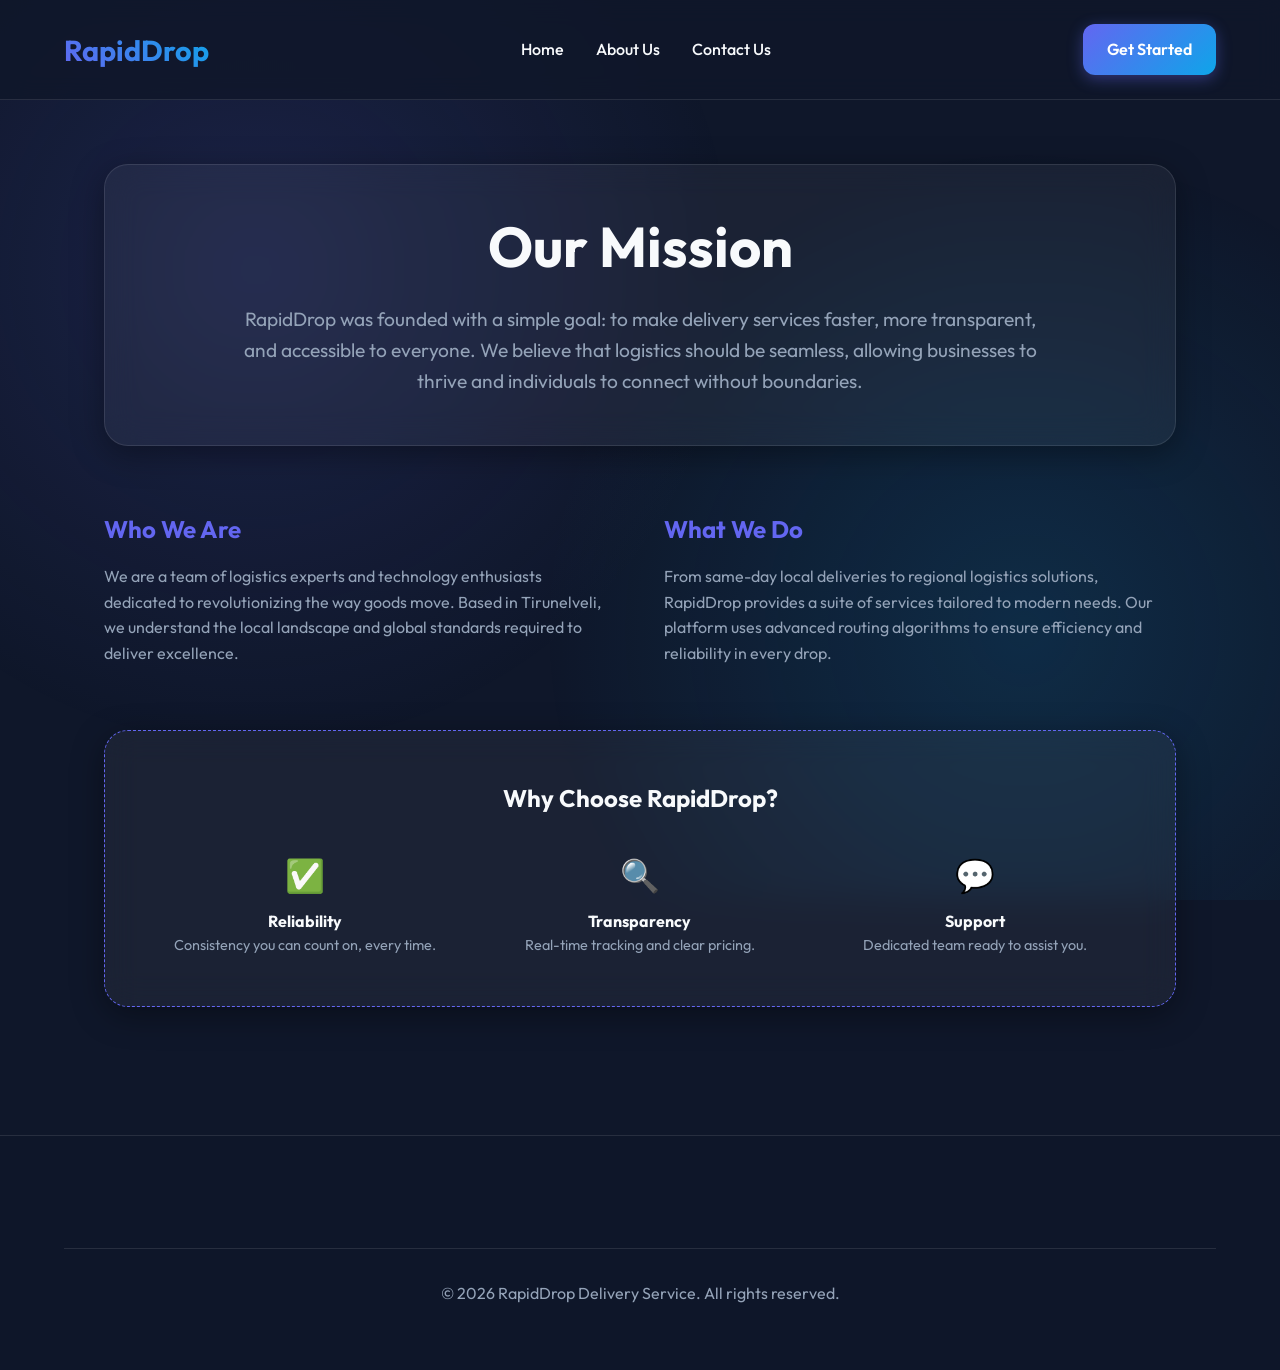
==== about.html @ e4d5ed43 "Initial commit" ====
<!DOCTYPE html>
<html lang="en">
<head>
    <meta charset="UTF-8">
    <meta name="viewport" content="width=device-width, initial-scale=1.0">
    <title>About Us | RapidDrop</title>
    <link rel="stylesheet" href="style.css">
</head>
<body>
    <nav>
        <a href="index.html" class="logo">RapidDrop</a>
        <div class="nav-links">
            <a href="index.html">Home</a>
            <a href="about.html">About Us</a>
            <a href="contact.html">Contact Us</a>
        </div>
        <a href="contact.html" class="btn btn-primary">Get Started</a>
    </nav>

    <main class="container">
        <div class="glass-card" style="text-align: center; margin-bottom: 4rem;">
            <h1 style="margin-bottom: 1.5rem;">Our Mission</h1>
            <p style="font-size: 1.2rem; color: var(--text-muted); max-width: 800px; margin: 0 auto;">RapidDrop was founded with a simple goal: to make delivery services faster, more transparent, and accessible to everyone. We believe that logistics should be seamless, allowing businesses to thrive and individuals to connect without boundaries.</p>
        </div>

        <div style="display: grid; grid-template-columns: repeat(auto-fit, minmax(300px, 1fr)); gap: 3rem; margin-top: 4rem;">
            <div>
                <h2 style="color: var(--primary); margin-bottom: 1rem;">Who We Are</h2>
                <p style="color: var(--text-muted);">We are a team of logistics experts and technology enthusiasts dedicated to revolutionizing the way goods move. Based in Tirunelveli, we understand the local landscape and global standards required to deliver excellence.</p>
            </div>
            <div>
                <h2 style="color: var(--primary); margin-bottom: 1rem;">What We Do</h2>
                <p style="color: var(--text-muted);">From same-day local deliveries to regional logistics solutions, RapidDrop provides a suite of services tailored to modern needs. Our platform uses advanced routing algorithms to ensure efficiency and reliability in every drop.</p>
            </div>
        </div>

        <div class="glass-card" style="margin-top: 4rem; text-align: center; border: 1px dashed var(--primary);">
            <h2 style="margin-bottom: 1rem;">Why Choose RapidDrop?</h2>
            <div style="display: flex; flex-wrap: wrap; justify-content: center; gap: 2rem; margin-top: 2rem;">
                <div style="flex: 1; min-width: 200px;">
                    <div style="font-size: 2rem; margin-bottom: 0.5rem;">✅</div>
                    <h4>Reliability</h4>
                    <p style="font-size: 0.9rem; color: var(--text-muted);">Consistency you can count on, every time.</p>
                </div>
                <div style="flex: 1; min-width: 200px;">
                    <div style="font-size: 2rem; margin-bottom: 0.5rem;">🔍</div>
                    <h4>Transparency</h4>
                    <p style="font-size: 0.9rem; color: var(--text-muted);">Real-time tracking and clear pricing.</p>
                </div>
                <div style="flex: 1; min-width: 200px;">
                    <div style="font-size: 2rem; margin-bottom: 0.5rem;">💬</div>
                    <h4>Support</h4>
                    <p style="font-size: 0.9rem; color: var(--text-muted);">Dedicated team ready to assist you.</p>
                </div>
            </div>
        </div>
    </main>

    <footer class="footer">
        <div class="footer-bottom">
            <p>&copy; 2026 RapidDrop Delivery Service. All rights reserved.</p>
        </div>
    </footer>
</body>
</html>
---- style.css ----
@import url('https://fonts.googleapis.com/css2?family=Outfit:wght@300;400;600;700&display=swap');

:root {
    --primary: #6366f1;
    --primary-hover: #4f46e5;
    --secondary: #0ea5e9;
    --background: #0f172a;
    --surface: rgba(30, 41, 59, 0.7);
    --text: #f8fafc;
    --text-muted: #94a3b8;
    --glass: rgba(255, 255, 255, 0.05);
    --glass-border: rgba(255, 255, 255, 0.1);
    --accent: #f43f5e;
    --success: #10b981;
    --card-shadow: 0 8px 32px 0 rgba(0, 0, 0, 0.37);
}

* {
    margin: 0;
    padding: 0;
    box-sizing: border-box;
}

body {
    font-family: 'Outfit', sans-serif;
    background-color: var(--background);
    color: var(--text);
    line-height: 1.6;
    overflow-x: hidden;
    min-height: 100vh;
}

/* Glassmorphism background */
body::before {
    content: "";
    position: fixed;
    top: 0;
    left: 0;
    width: 100%;
    height: 100%;
    background: 
        radial-gradient(circle at 20% 30%, rgba(99, 102, 241, 0.15) 0%, transparent 40%),
        radial-gradient(circle at 80% 70%, rgba(14, 165, 233, 0.15) 0%, transparent 40%);
    z-index: -1;
}

nav {
    position: sticky;
    top: 0;
    width: 100%;
    padding: 1.5rem 5%;
    display: flex;
    justify-content: space-between;
    align-items: center;
    background: rgba(15, 23, 42, 0.8);
    backdrop-filter: blur(12px);
    -webkit-backdrop-filter: blur(12px);
    border-bottom: 1px solid var(--glass-border);
    z-index: 1000;
}

.logo {
    font-size: 1.8rem;
    font-weight: 700;
    background: linear-gradient(45deg, var(--primary), var(--secondary));
    -webkit-background-clip: text;
    -webkit-text-fill-color: transparent;
    text-decoration: none;
}

.nav-links {
    display: flex;
    gap: 2rem;
}

.nav-links a {
    color: var(--text);
    text-decoration: none;
    font-weight: 500;
    transition: color 0.3s ease;
}

.nav-links a:hover {
    color: var(--primary);
}

.btn {
    padding: 0.8rem 1.5rem;
    border-radius: 12px;
    font-weight: 600;
    cursor: pointer;
    transition: all 0.3s ease;
    text-decoration: none;
    display: inline-block;
}

.btn-primary {
    background: linear-gradient(135deg, var(--primary), var(--secondary));
    color: white;
    border: none;
    box-shadow: 0 4px 15px rgba(99, 102, 241, 0.4);
}

.btn-primary:hover {
    transform: translateY(-2px);
    box-shadow: 0 6px 20px rgba(99, 102, 241, 0.6);
}

.container {
    max-width: 1200px;
    margin: 0 auto;
    padding: 4rem 5%;
}

.glass-card {
    background: var(--glass);
    backdrop-filter: blur(16px);
    -webkit-backdrop-filter: blur(16px);
    border: 1px solid var(--glass-border);
    border-radius: 24px;
    padding: 3rem;
    box-shadow: var(--card-shadow);
}

h1 {
    font-size: 3.5rem;
    margin-bottom: 1.5rem;
    line-height: 1.2;
}

.footer {
    background: rgba(15, 23, 42, 0.95);
    padding: 4rem 5%;
    border-top: 1px solid var(--glass-border);
    margin-top: 4rem;
}

.footer-content {
    max-width: 1200px;
    margin: 0 auto;
    display: grid;
    grid-template-columns: repeat(auto-fit, minmax(200px, 1fr));
    gap: 3rem;
}

.footer-section h3 {
    margin-bottom: 1.5rem;
    color: var(--primary);
}

.footer-section ul {
    list-style: none;
}

.footer-section ul li {
    margin-bottom: 0.8rem;
}

.footer-section a {
    color: var(--text-muted);
    text-decoration: none;
    transition: color 0.3s ease;
}

.footer-section a:hover {
    color: var(--text);
}

.footer-bottom {
    text-align: center;
    margin-top: 3rem;
    padding-top: 2rem;
    border-top: 1px solid var(--glass-border);
    color: var(--text-muted);
}

.legal-content {
    max-width: 800px;
    margin: 0 auto;
}

.legal-content h2 {
    margin: 2rem 0 1rem;
    color: var(--primary);
}

.legal-content p, .legal-content ul {
    margin-bottom: 1.2rem;
    color: var(--text-muted);
}

@media (max-width: 768px) {
    h1 {
        font-size: 2.5rem;
    }
    .nav-links {
        display: none;
    }
}
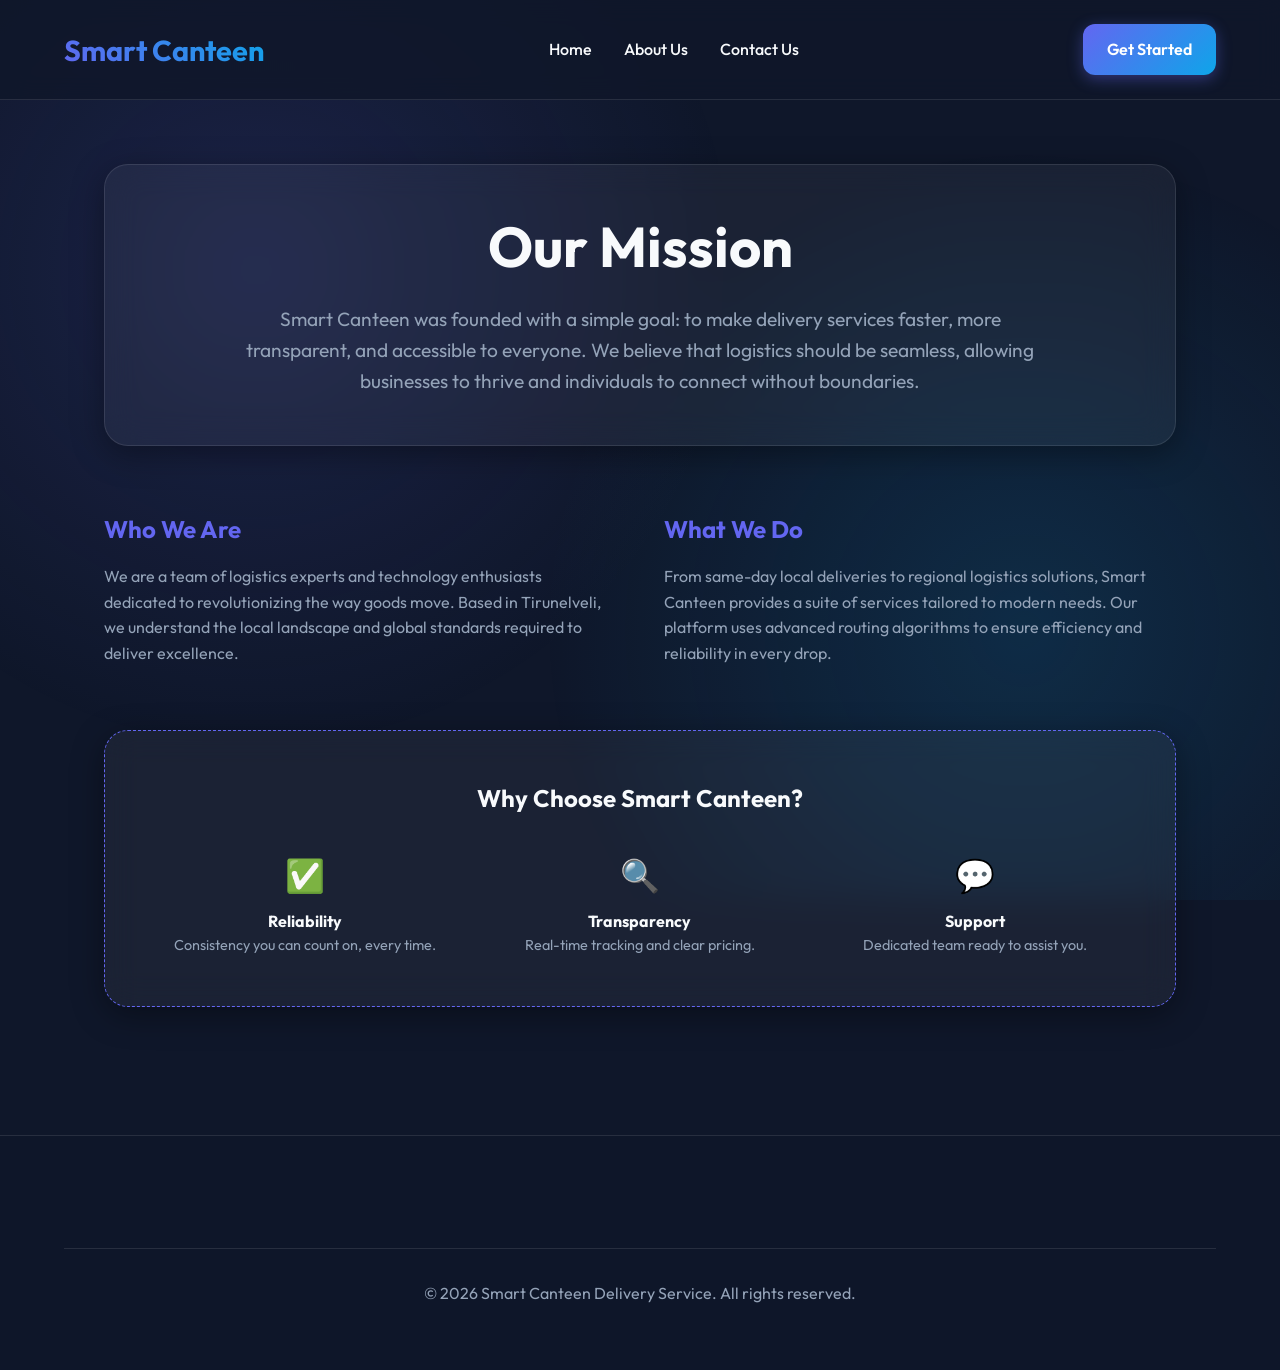
==== commit 4f6a653e: "name cndha" ====
--- a/about.html
+++ b/about.html
@@ -3,12 +3,12 @@
 <head>
     <meta charset="UTF-8">
     <meta name="viewport" content="width=device-width, initial-scale=1.0">
-    <title>About Us | RapidDrop</title>
+    <title>About Us | Smart Canteen</title>
     <link rel="stylesheet" href="style.css">
 </head>
 <body>
     <nav>
-        <a href="index.html" class="logo">RapidDrop</a>
+        <a href="index.html" class="logo">Smart Canteen</a>
         <div class="nav-links">
             <a href="index.html">Home</a>
             <a href="about.html">About Us</a>
@@ -20,7 +20,7 @@
     <main class="container">
         <div class="glass-card" style="text-align: center; margin-bottom: 4rem;">
             <h1 style="margin-bottom: 1.5rem;">Our Mission</h1>
-            <p style="font-size: 1.2rem; color: var(--text-muted); max-width: 800px; margin: 0 auto;">RapidDrop was founded with a simple goal: to make delivery services faster, more transparent, and accessible to everyone. We believe that logistics should be seamless, allowing businesses to thrive and individuals to connect without boundaries.</p>
+            <p style="font-size: 1.2rem; color: var(--text-muted); max-width: 800px; margin: 0 auto;">Smart Canteen was founded with a simple goal: to make delivery services faster, more transparent, and accessible to everyone. We believe that logistics should be seamless, allowing businesses to thrive and individuals to connect without boundaries.</p>
         </div>
 
         <div style="display: grid; grid-template-columns: repeat(auto-fit, minmax(300px, 1fr)); gap: 3rem; margin-top: 4rem;">
@@ -30,12 +30,12 @@
             </div>
             <div>
                 <h2 style="color: var(--primary); margin-bottom: 1rem;">What We Do</h2>
-                <p style="color: var(--text-muted);">From same-day local deliveries to regional logistics solutions, RapidDrop provides a suite of services tailored to modern needs. Our platform uses advanced routing algorithms to ensure efficiency and reliability in every drop.</p>
+                <p style="color: var(--text-muted);">From same-day local deliveries to regional logistics solutions, Smart Canteen provides a suite of services tailored to modern needs. Our platform uses advanced routing algorithms to ensure efficiency and reliability in every drop.</p>
             </div>
         </div>
 
         <div class="glass-card" style="margin-top: 4rem; text-align: center; border: 1px dashed var(--primary);">
-            <h2 style="margin-bottom: 1rem;">Why Choose RapidDrop?</h2>
+            <h2 style="margin-bottom: 1rem;">Why Choose Smart Canteen?</h2>
             <div style="display: flex; flex-wrap: wrap; justify-content: center; gap: 2rem; margin-top: 2rem;">
                 <div style="flex: 1; min-width: 200px;">
                     <div style="font-size: 2rem; margin-bottom: 0.5rem;">✅</div>
@@ -58,7 +58,7 @@
 
     <footer class="footer">
         <div class="footer-bottom">
-            <p>&copy; 2026 RapidDrop Delivery Service. All rights reserved.</p>
+            <p>&copy; 2026 Smart Canteen Delivery Service. All rights reserved.</p>
         </div>
     </footer>
 </body>
